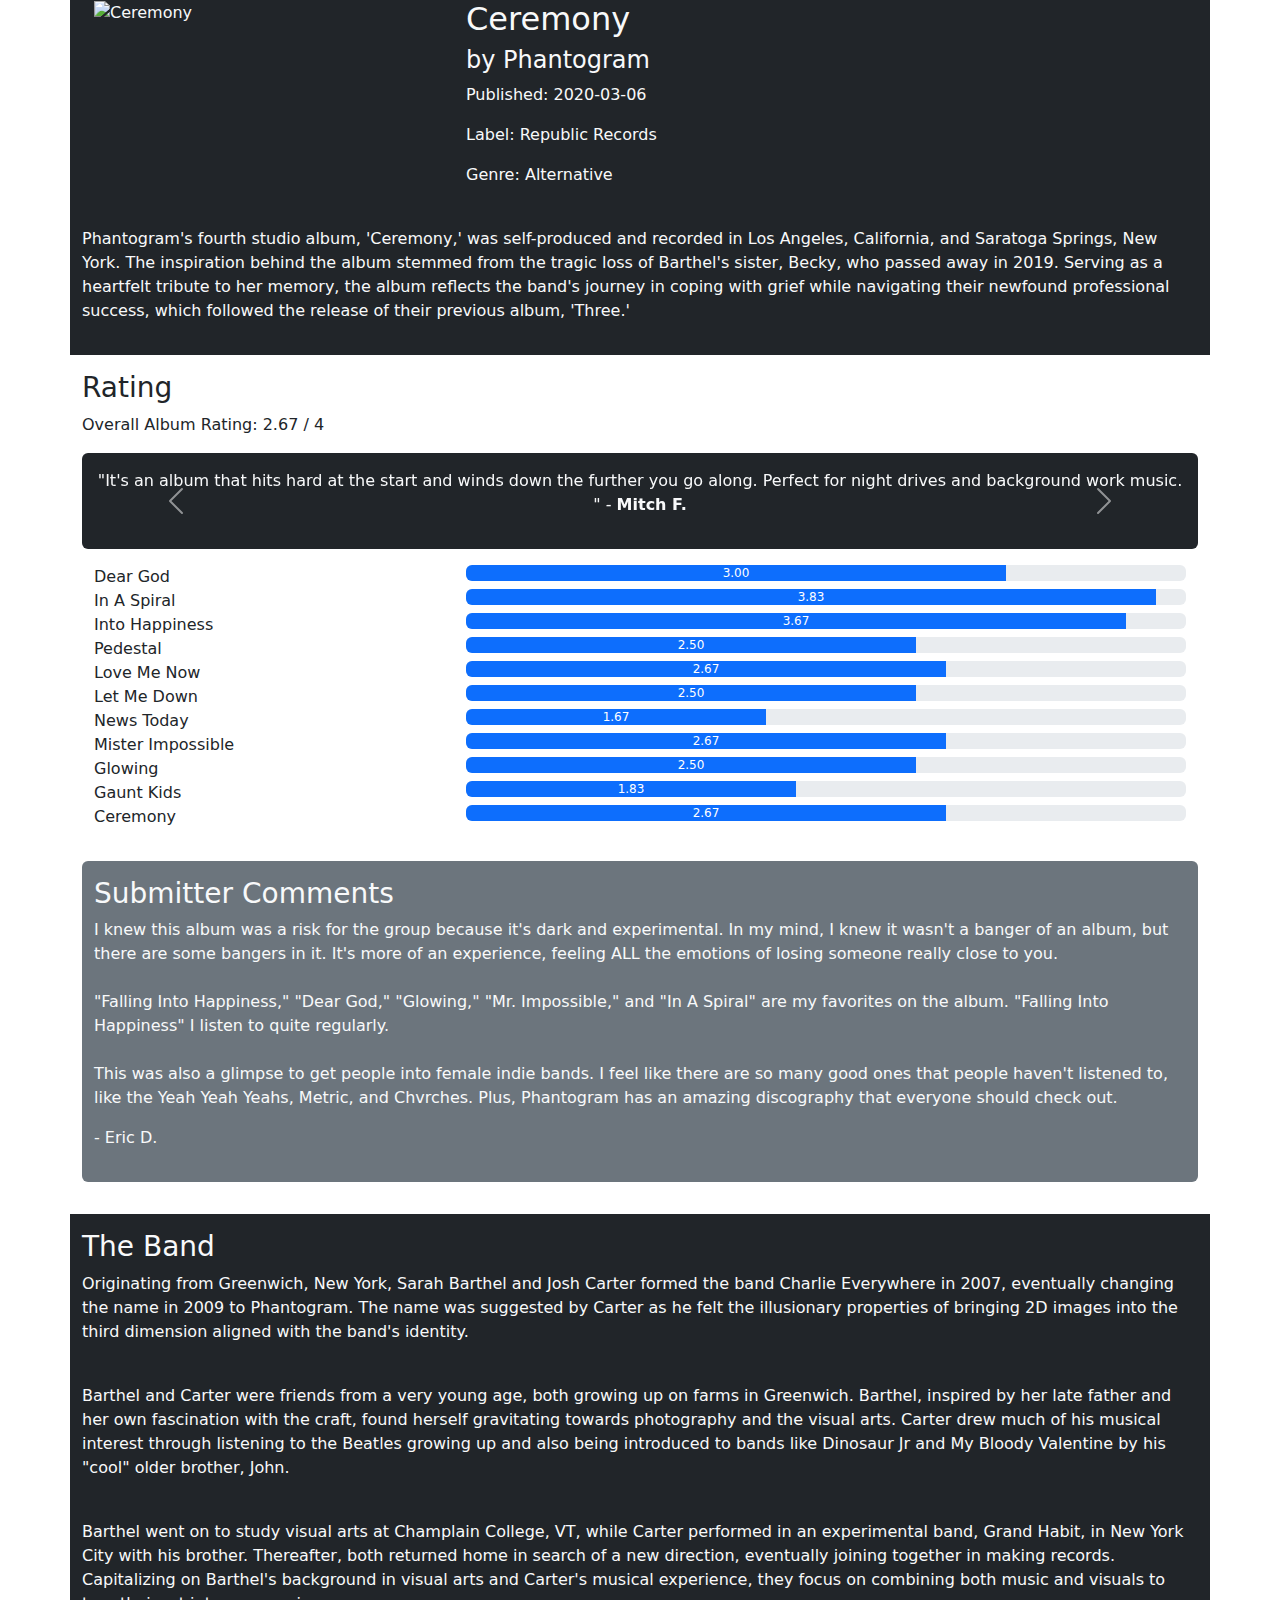
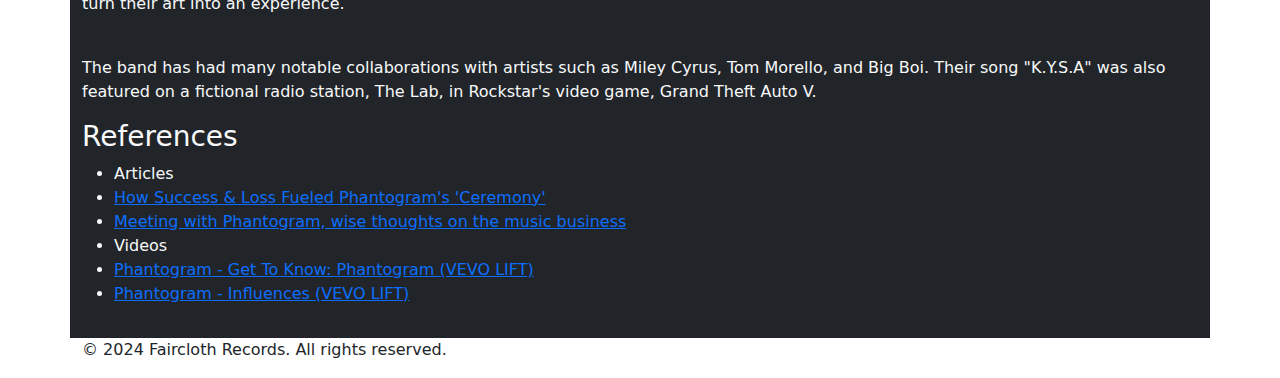
==== album_club/bands/phantogram/ceremony.html @ b1d19a05 "clean up" ====
<!DOCTYPE html>
<html lang="en">
<head>
    <meta charset="UTF-8">
    <meta name="viewport" content="width=device-width, initial-scale=1.0">
    <title>Phantogram - Ceremony</title>
    <!-- Bootstrap -->
    <link href="https://cdn.jsdelivr.net/npm/bootstrap@5.3.3/dist/css/bootstrap.min.css" rel="stylesheet" integrity="sha384-QWTKZyjpPEjISv5WaRU9OFeRpok6YctnYmDr5pNlyT2bRjXh0JMhjY6hW+ALEwIH" crossorigin="anonymous">
    <link href="styles.css" rel="stylesheet">
    <script src="https://cdn.jsdelivr.net/npm/bootstrap@5.3.3/dist/js/bootstrap.bundle.min.js" integrity="sha384-YvpcrYf0tY3lHB60NNkmXc5s9fDVZLESaAA55NDzOxhy9GkcIdslK1eN7N6jIeHz" crossorigin="anonymous" defer></script>
    <script src="https://code.jquery.com/jquery-3.5.1.slim.min.js" integrity="sha384-DfXdz2htPH0lsSSs5nCTpuj/zy4C+OGpamoFVy38MVBnE+IbbVYUew+OrCXaRkfj" crossorigin="anonymous"></script>
<script src="https://stackpath.bootstrapcdn.com/bootstrap/4.5.0/js/bootstrap.min.js" integrity="sha384-OgVRvuATP1z7JjHLkuOU7Xw704+h835Lr+6QL9UvYjZE3Ipu6Tp75j7Bh/kR0JKI" crossorigin="anonymous"></script>
<script src="default_killer.js"></script>
<script src="scripts.js" defer></script>
    </head>
<body>

    <div class="container text-light bg-dark pb-3">
        <div id="album-details" class="container">
            <div class="row">
                <div class="col-sm-4">
                    <img class="img-fluid" src="https://e-cdns-images.dzcdn.net/images/cover/134de7a67c13124ff7b186883d1f7efe/500x500-000000-80-0-0.jpg" alt="Ceremony">
                </div>
                <div class="col-sm-8 align-self-center">
                    <h2 id="album-name"></h2>
                    <h4 id="band-name"></h4>
                    <p>Published: 2020-03-06</p>
                    <p>Label: Republic Records</p>
                    <p>Genre: Alternative</p>
                </div>
            </div>
        </div>
        <br/>
        <p>Phantogram's fourth studio album, 'Ceremony,' was self-produced and recorded in Los Angeles, California, and Saratoga Springs, New York. The inspiration behind the album stemmed from the tragic loss of Barthel's sister, Becky, who passed away in 2019. Serving as a heartfelt tribute to her memory, the album reflects the band's journey in coping with grief while navigating their newfound professional success, which followed the release of their previous album, 'Three.'</p>
    </div>
    <div class="container py-3">
        <h3>Rating</h3>
        <p id="album-rating"></p>
        <div class="container-fluid text-light bg-dark rounded">
            <div id="carouselContent" class="carousel slide" data-ride="carousel" data-interval=0>
                <div id="comments" class="carousel-inner" role="listbox">
                    <!-- Added through script -->
                </div>
                <div class="container">
                    <a class="carousel-control-prev" href="#carouselContent" role="button" data-slide="prev">
                        <span class="carousel-control-prev-icon" aria-hidden="true"></span>
                        <span class="sr-only"></span>
                    </a>
                    <a class="carousel-control-next" href="#carouselContent" role="button" data-slide="next">
                        <span class="carousel-control-next-icon" aria-hidden="true"></span>
                        <span class="sr-only"></span>
                    </a>
                </div>
            </div>
        </div>
        <div class="container py-3">
            <ul id="track-ratings" class="list-group">
                <!-- Added through script -->
            </ul>
        </div>
        <div class="container py-3 my-3 bg-secondary text-light rounded">
            <h3>Submitter Comments</h3>
            <p>
                I knew this album was a risk for the group because it's dark and experimental. In my mind, I knew it wasn't a banger of an album, but there are some bangers in it. It's more of an experience, feeling ALL the emotions of losing someone really close to you.
                <br><br>
                "Falling Into Happiness," "Dear God," "Glowing," "Mr. Impossible," and "In A Spiral" are my favorites on the album. "Falling Into Happiness" I listen to quite regularly.
                <br><br>
                This was also a glimpse to get people into female indie bands. I feel like there are so many good ones that people haven't listened to, like the Yeah Yeah Yeahs, Metric, and Chvrches. Plus, Phantogram has an amazing discography that everyone should check out.
            </p><p>- Eric D.</p>
        </div>
    </div>
    <div class="container text-light bg-dark py-3">
        <h3>The Band</h3>
        <p>Originating from Greenwich, New York, Sarah Barthel and Josh Carter formed the band Charlie Everywhere in 2007, eventually changing the name in 2009 to Phantogram. The name was suggested by Carter as he felt the illusionary properties of bringing 2D images into the third dimension aligned with the band's identity.</p>
        <br/>
        <p>Barthel and Carter were friends from a very young age, both growing up on farms in Greenwich. Barthel, inspired by her late father and her own fascination with the craft, found herself gravitating towards photography and the visual arts. Carter drew much of his musical interest through listening to the Beatles growing up and also being introduced to bands like Dinosaur Jr and My Bloody Valentine by his "cool" older brother, John.</p>
        <br/>
        <p>Barthel went on to study visual arts at Champlain College, VT, while Carter performed in an experimental band, Grand Habit, in New York City with his brother. Thereafter, both returned home in search of a new direction, eventually joining together in making records. Capitalizing on Barthel's background in visual arts and Carter's musical experience, they focus on combining both music and visuals to turn their art into an experience.</p>
        <br>
        <p>The band has had many notable collaborations with artists such as Miley Cyrus, Tom Morello, and Big Boi. Their song "K.Y.S.A" was also featured on a fictional radio station, The Lab, in Rockstar's video game, Grand Theft Auto V.</p>                
        <h3>References</h3>
        <ul>
        <li>Articles</li>
        <li><a href="https://www.billboard.com/music/music-news/phantogram-ceremony-interview-9329755/">How Success & Loss Fueled Phantogram's 'Ceremony'</a></li>
        <li><a href="https://indeflagration.fr/in-english/interview-phantogram/">Meeting with Phantogram, wise thoughts on the music business</a></li>
        <li>Videos</li>
        <li><a href="https://www.youtube.com/watch?v=MdN8En5Nl7s">Phantogram - Get To Know: Phantogram (VEVO LIFT)</a></li>
        <li><a href="https://www.youtube.com/watch?v=Glj8exOBqdY">Phantogram - Influences (VEVO LIFT)</a></li>
        </ul>
    </div>

    <div class="container">
        <footer>
            <p>&copy; 2024 Faircloth Records. All rights reserved.</p>
        </footer>
    </div>

</body>
</html>
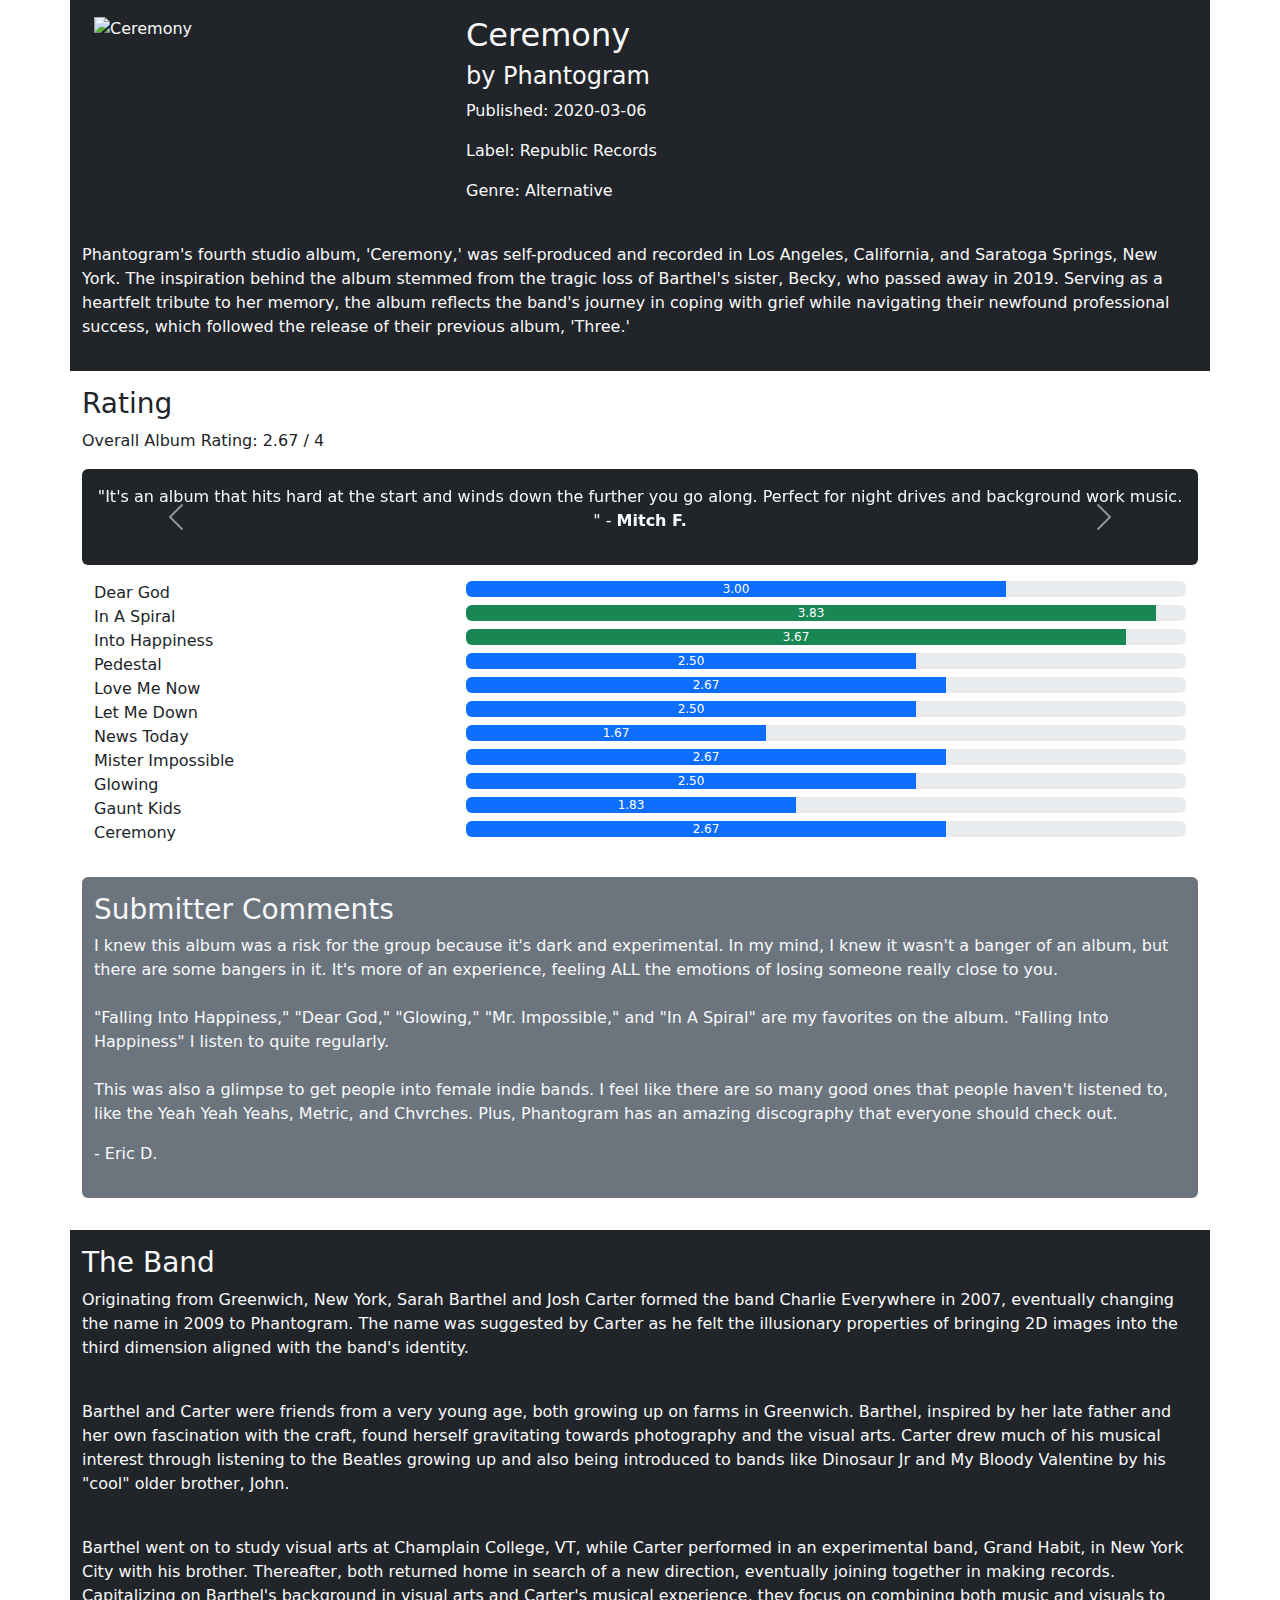
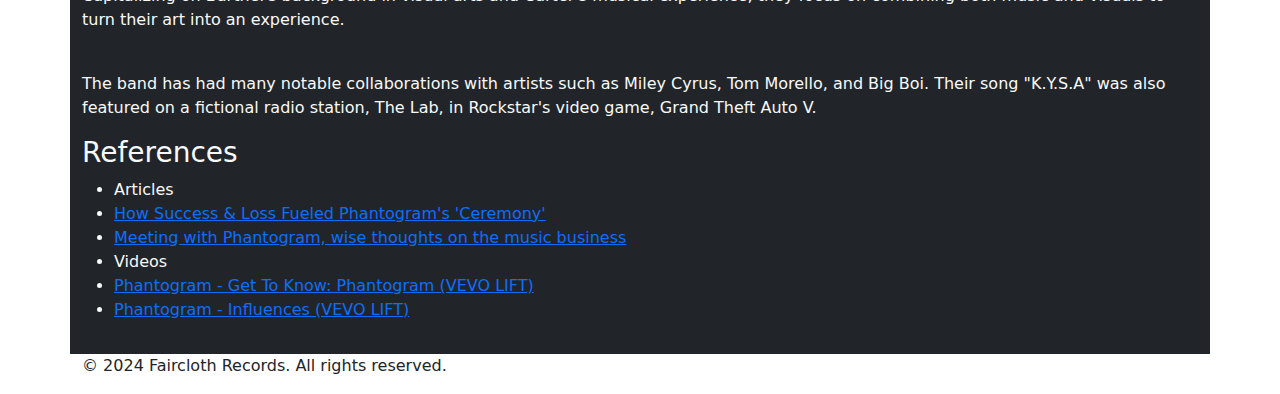
==== commit 9d566892: "color changes" ====
--- a/album_club/bands/phantogram/ceremony.html
+++ b/album_club/bands/phantogram/ceremony.html
@@ -15,11 +15,11 @@
     </head>
 <body>
 
-    <div class="container text-light bg-dark pb-3">
+    <div class="container text-light bg-dark py-3">
         <div id="album-details" class="container">
             <div class="row">
                 <div class="col-sm-4">
-                    <img class="img-fluid" src="https://e-cdns-images.dzcdn.net/images/cover/134de7a67c13124ff7b186883d1f7efe/500x500-000000-80-0-0.jpg" alt="Ceremony">
+                    <img class="img-fluid" src="https://e-cdns-images.dzcdn.net/images/cover/134de7a67c13124ff7b186883d1f7efe/500x500-000000-80-0-0.jpg" height="500" width="500" alt="Ceremony">
                 </div>
                 <div class="col-sm-8 align-self-center">
                     <h2 id="album-name"></h2>
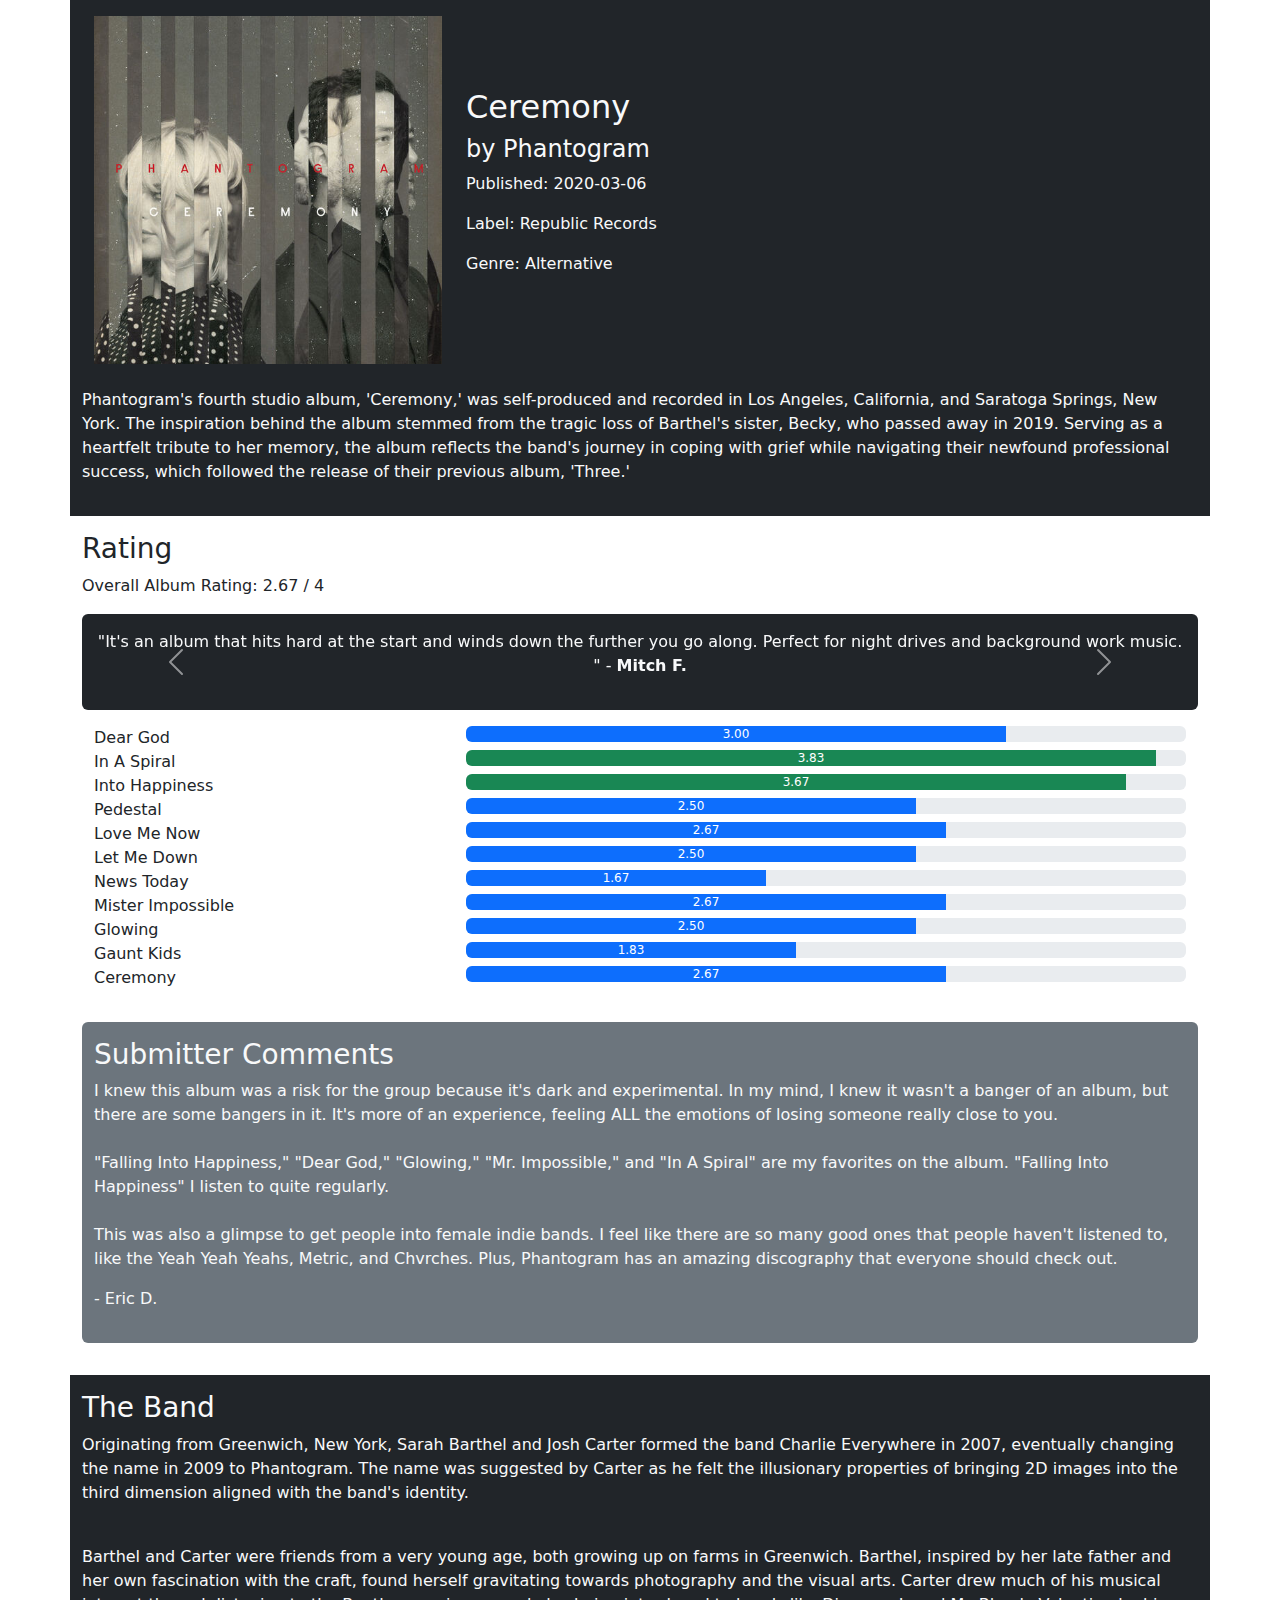
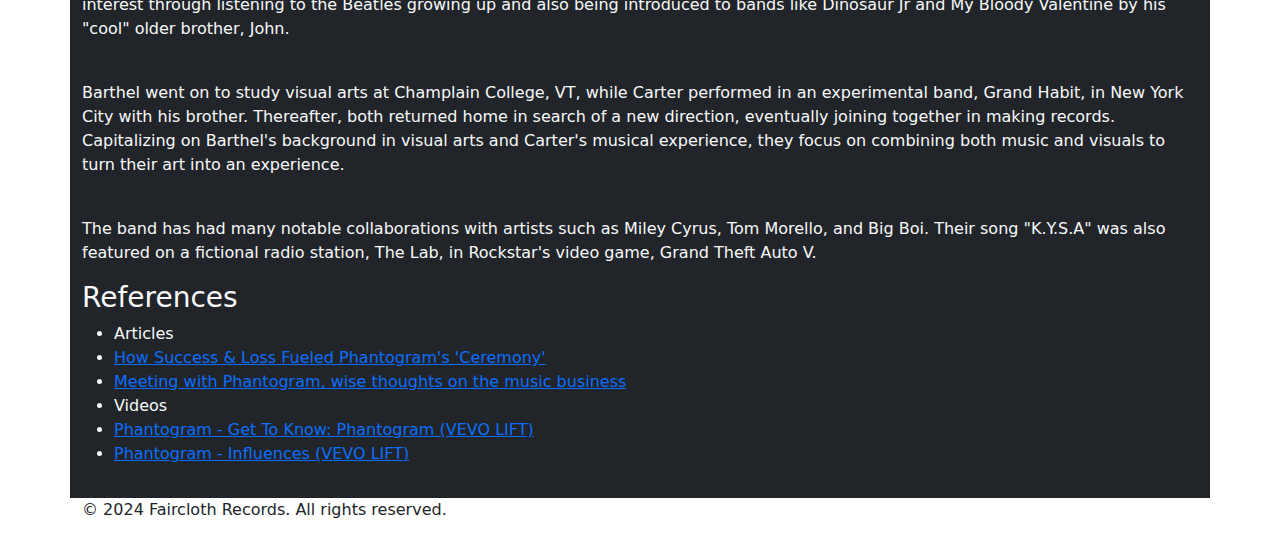
==== commit 3a4fe9a8: "cleaning up" ====
--- a/album_club/bands/phantogram/ceremony.html
+++ b/album_club/bands/phantogram/ceremony.html
@@ -19,7 +19,7 @@
         <div id="album-details" class="container">
             <div class="row">
                 <div class="col-sm-4">
-                    <img class="img-fluid" src="https://e-cdns-images.dzcdn.net/images/cover/134de7a67c13124ff7b186883d1f7efe/500x500-000000-80-0-0.jpg" height="500" width="500" alt="Ceremony">
+                    <img class="img-fluid" src="assets\phantogram-ceremony-500x.jpg" height="500" width="500" alt="Ceremony">
                 </div>
                 <div class="col-sm-8 align-self-center">
                     <h2 id="album-name"></h2>
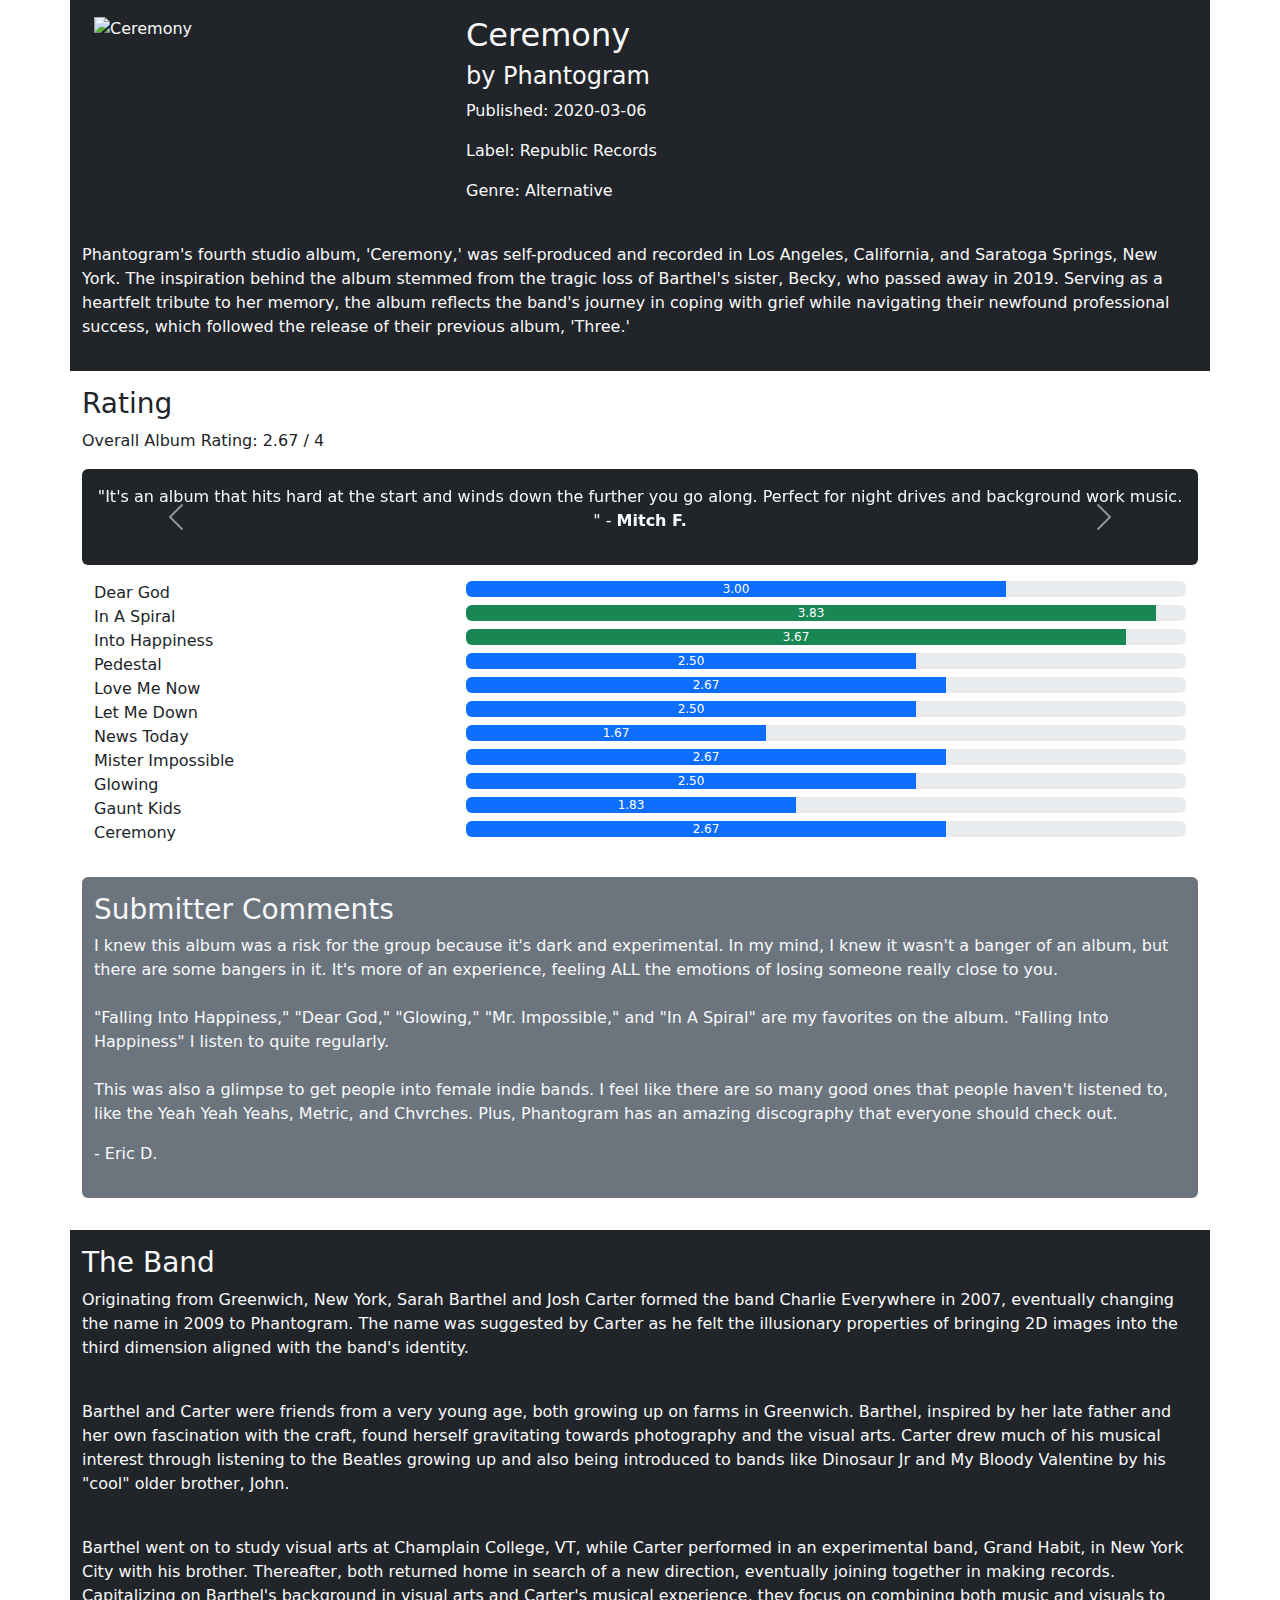
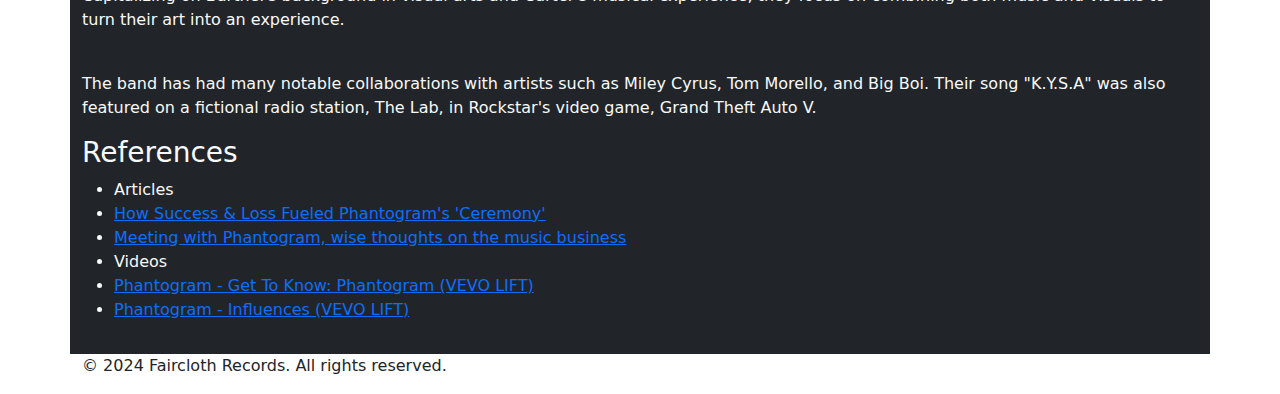
==== commit 6c69643a: "Update ceremony.html" ====
--- a/album_club/bands/phantogram/ceremony.html
+++ b/album_club/bands/phantogram/ceremony.html
@@ -9,8 +9,7 @@
     <link href="styles.css" rel="stylesheet">
     <script src="https://cdn.jsdelivr.net/npm/bootstrap@5.3.3/dist/js/bootstrap.bundle.min.js" integrity="sha384-YvpcrYf0tY3lHB60NNkmXc5s9fDVZLESaAA55NDzOxhy9GkcIdslK1eN7N6jIeHz" crossorigin="anonymous" defer></script>
     <script src="https://code.jquery.com/jquery-3.5.1.slim.min.js" integrity="sha384-DfXdz2htPH0lsSSs5nCTpuj/zy4C+OGpamoFVy38MVBnE+IbbVYUew+OrCXaRkfj" crossorigin="anonymous"></script>
-<script src="https://stackpath.bootstrapcdn.com/bootstrap/4.5.0/js/bootstrap.min.js" integrity="sha384-OgVRvuATP1z7JjHLkuOU7Xw704+h835Lr+6QL9UvYjZE3Ipu6Tp75j7Bh/kR0JKI" crossorigin="anonymous"></script>
-<script src="default_killer.js"></script>
+    <script src="https://stackpath.bootstrapcdn.com/bootstrap/4.5.0/js/bootstrap.min.js" integrity="sha384-OgVRvuATP1z7JjHLkuOU7Xw704+h835Lr+6QL9UvYjZE3Ipu6Tp75j7Bh/kR0JKI" crossorigin="anonymous"></script>
 <script src="scripts.js" defer></script>
     </head>
 <body>
@@ -19,7 +18,7 @@
         <div id="album-details" class="container">
             <div class="row">
                 <div class="col-sm-4">
-                    <img class="img-fluid" src="assets\phantogram-ceremony-500x.jpg" height="500" width="500" alt="Ceremony">
+                    <img class="img-fluid" src="https://e-cdns-images.dzcdn.net/images/cover/134de7a67c13124ff7b186883d1f7efe/500x500-000000-80-0-0.jpg" height="500" width="500" alt="Ceremony">
                 </div>
                 <div class="col-sm-8 align-self-center">
                     <h2 id="album-name"></h2>
